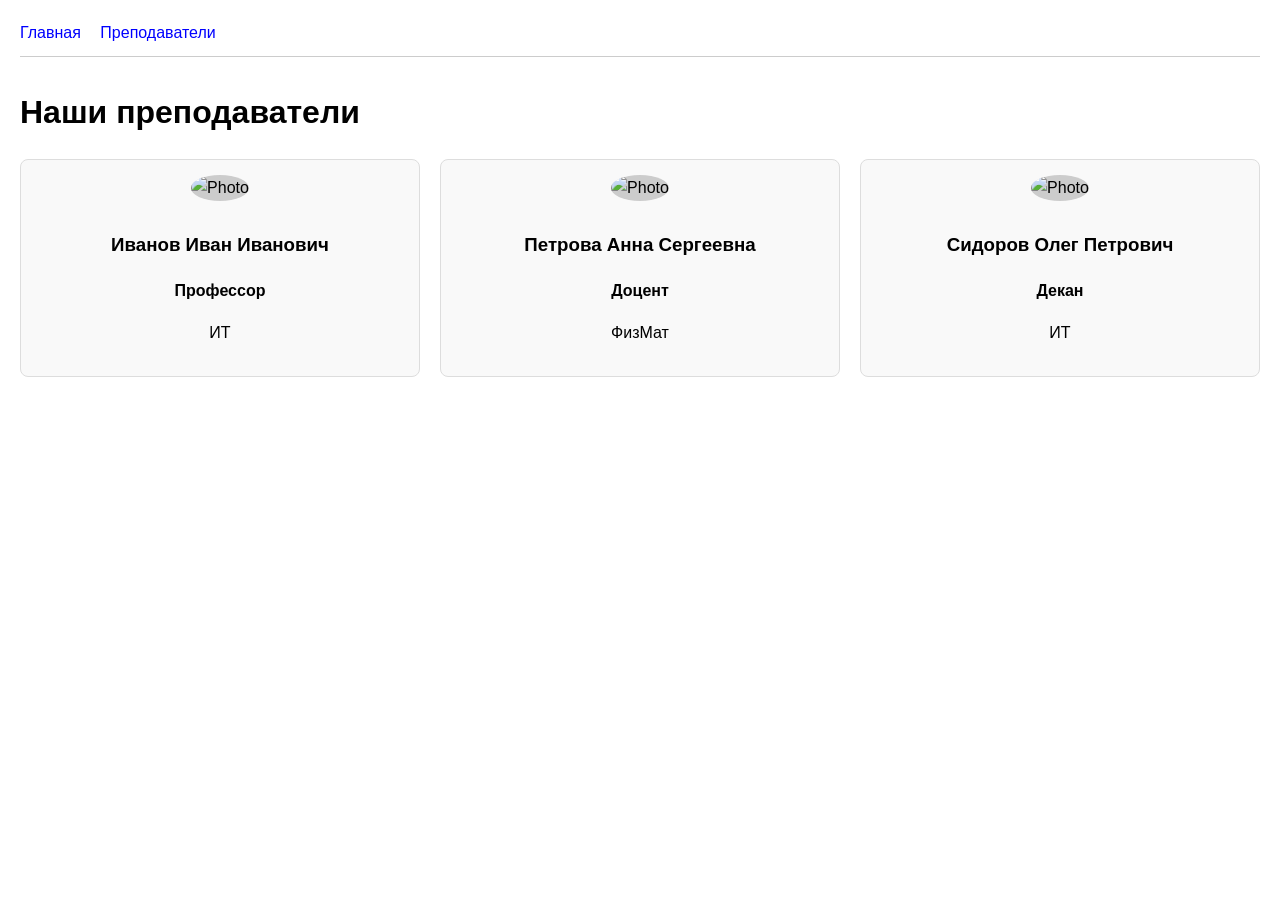
==== teachers.html @ d8a514b9 "добавлена страница преподавателей" ====
<!DOCTYPE html>
<html lang="ru">
<head>
    <meta charset="UTF-8">
    <title>Наши преподаватели</title>
    <link rel="stylesheet" href="style.css">
</head>
<body>
    <nav>
        <a href="index.html">Главная</a>
        <a href="teachers.html">Преподаватели</a>
    </nav>

    <main>
        <h1>Наши преподаватели</h1>
        <div class="teachers-grid" id="teachers-grid">
            <!-- Карточки генерируются через JS или пишутся вручную -->
        </div>
    </main>

    <script src="script.js"></script>
</body>
</html>
---- style.css ----
body { font-family: sans-serif; margin: 0; padding: 20px; line-height: 1.6; }
nav { margin-bottom: 30px; border-bottom: 1px solid #ccc; padding-bottom: 10px; }
nav a { margin-right: 15px; text-decoration: none; color: blue; }

.hidden { display: none; }
.booking-section { max-width: 400px; margin: 0 auto; display: flex; flex-direction: column; gap: 10px; }

/* Сетка преподавателей */
.teachers-grid {
    display: grid;
    grid-template-columns: repeat(3, 1fr); /* 3 колонки */
    gap: 20px;
}

.teacher-card {
    border: 1px solid #ddd;
    border-radius: 8px;
    padding: 15px;
    text-align: center;
    background: #f9f9f9;
}

.teacher-card img { width: 100px; height: 100px; background: #ccc; border-radius: 50%; margin-bottom: 10px; }

/* Сетка для слотов времени */
#slots-container { display: flex; flex-wrap: wrap; gap: 10px; margin-top: 10px; }
.slot { padding: 10px; border: 1px solid #28a745; cursor: pointer; border-radius: 4px; }
.slot.busy { background: #eee; border-color: #ccc; cursor: not-allowed; opacity: 0.6; }
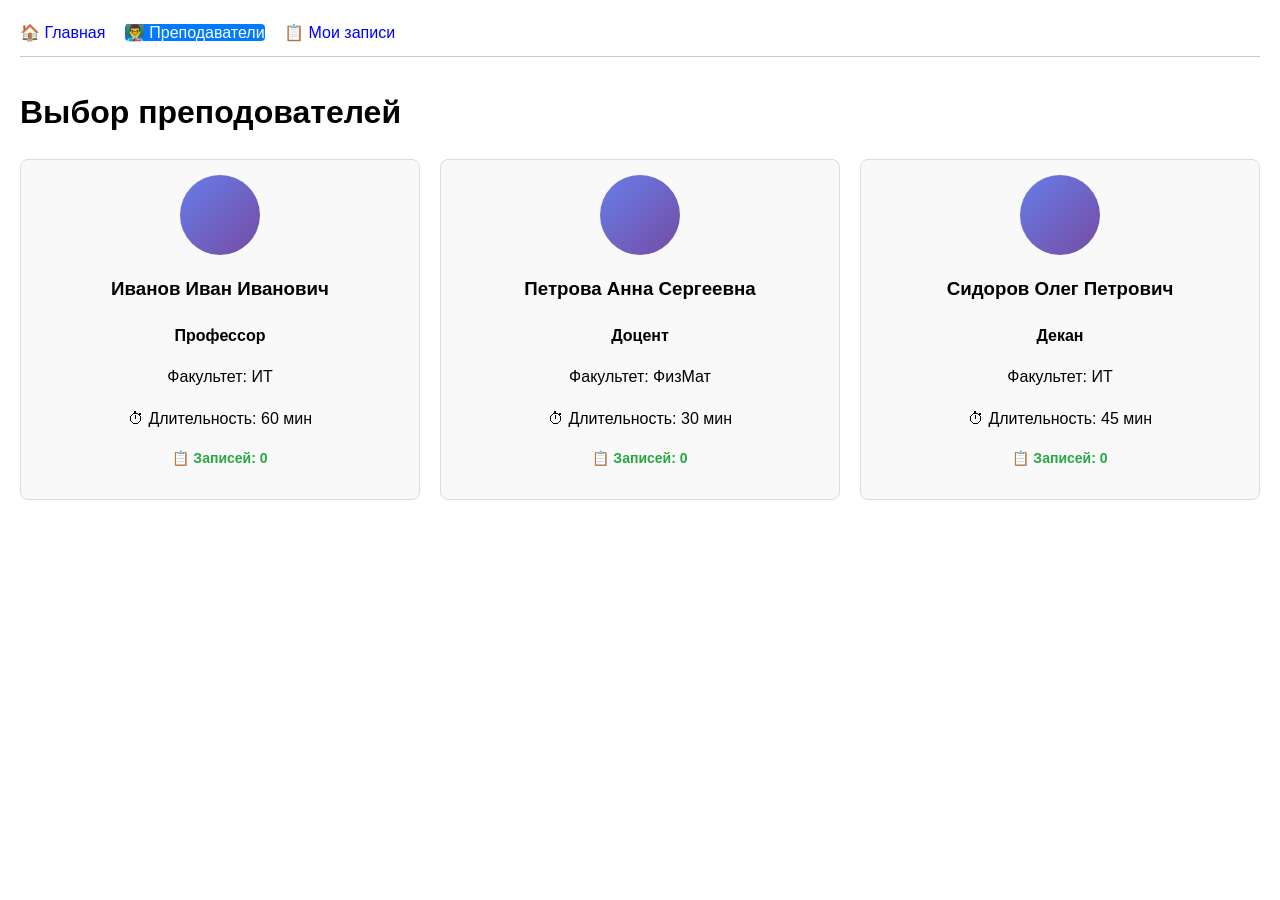
==== commit a63cda6a: "feat: add localStorage persistence and my-bookings page" ====
--- a/teachers.html
+++ b/teachers.html
@@ -2,22 +2,23 @@
 <html lang="ru">
 <head>
     <meta charset="UTF-8">
-    <title>Наши преподаватели</title>
+    <title>Выбор преподователей</title>
     <link rel="stylesheet" href="style.css">
 </head>
 <body>
     <nav>
-        <a href="index.html">Главная</a>
-        <a href="teachers.html">Преподаватели</a>
+        <a href="index.html">🏠 Главная</a>
+        <a href="teachers.html" class="active">👨‍🏫 Преподаватели</a>
+        <a href="my-bookings.html">📋 Мои записи</a>
     </nav>
 
     <main>
-        <h1>Наши преподаватели</h1>
+        <h1>Выбор преподователей</h1>
         <div class="teachers-grid" id="teachers-grid">
-            <!-- Карточки генерируются через JS или пишутся вручную -->
+            <!-- Карточки генерируются через JS -->
         </div>
     </main>
 
     <script src="script.js"></script>
 </body>
-</html>+</html>
--- a/style.css
+++ b/style.css
@@ -25,4 +25,89 @@
 /* Сетка для слотов времени */
 #slots-container { display: flex; flex-wrap: wrap; gap: 10px; margin-top: 10px; }
 .slot { padding: 10px; border: 1px solid #28a745; cursor: pointer; border-radius: 4px; }
-.slot.busy { background: #eee; border-color: #ccc; cursor: not-allowed; opacity: 0.6; }+.slot.busy { background: #eee; border-color: #ccc; cursor: not-allowed; opacity: 0.6; }
+.teacher-avatar {
+    width: 80px;
+    height: 80px;
+    background: linear-gradient(135deg, #667eea 0%, #764ba2 100%);
+    border-radius: 50%;
+    margin: 0 auto 10px;
+}
+
+/* Активная навигация */
+nav a.active {
+    background: #007bff;
+    color: white;
+    border-radius: 4px;
+}
+
+/* Страница моих записей */
+.booking-card {
+    border: 1px solid #ddd;
+    border-radius: 8px;
+    padding: 15px;
+    margin-bottom: 15px;
+    background: #f9f9f9;
+}
+
+.booking-card h3 {
+    margin: 0 0 10px 0;
+    color: #333;
+}
+
+.booking-card button {
+    background: #dc3545;
+    color: white;
+    border: none;
+    padding: 8px 16px;
+    border-radius: 4px;
+    cursor: pointer;
+    margin-top: 10px;
+}
+
+.booking-card button:hover {
+    background: #c82333;
+}
+
+.clear-all {
+    background: #6c757d;
+    color: white;
+    border: none;
+    padding: 10px 20px;
+    border-radius: 4px;
+    cursor: pointer;
+    margin-top: 20px;
+}
+
+.clear-all:hover {
+    background: #5a6268;
+}
+
+.empty-state {
+    text-align: center;
+    padding: 40px;
+    background: #f9f9f9;
+    border-radius: 8px;
+}
+
+.empty-state .button {
+    display: inline-block;
+    background: #28a745;
+    color: white;
+    padding: 10px 20px;
+    text-decoration: none;
+    border-radius: 4px;
+    margin-top: 15px;
+}
+
+.booking-count {
+    font-size: 14px;
+    color: #28a745;
+    margin-top: 10px;
+    font-weight: bold;
+}
+
+/* Подсказки при наведении */
+.slot[title] {
+    cursor: help;
+}
